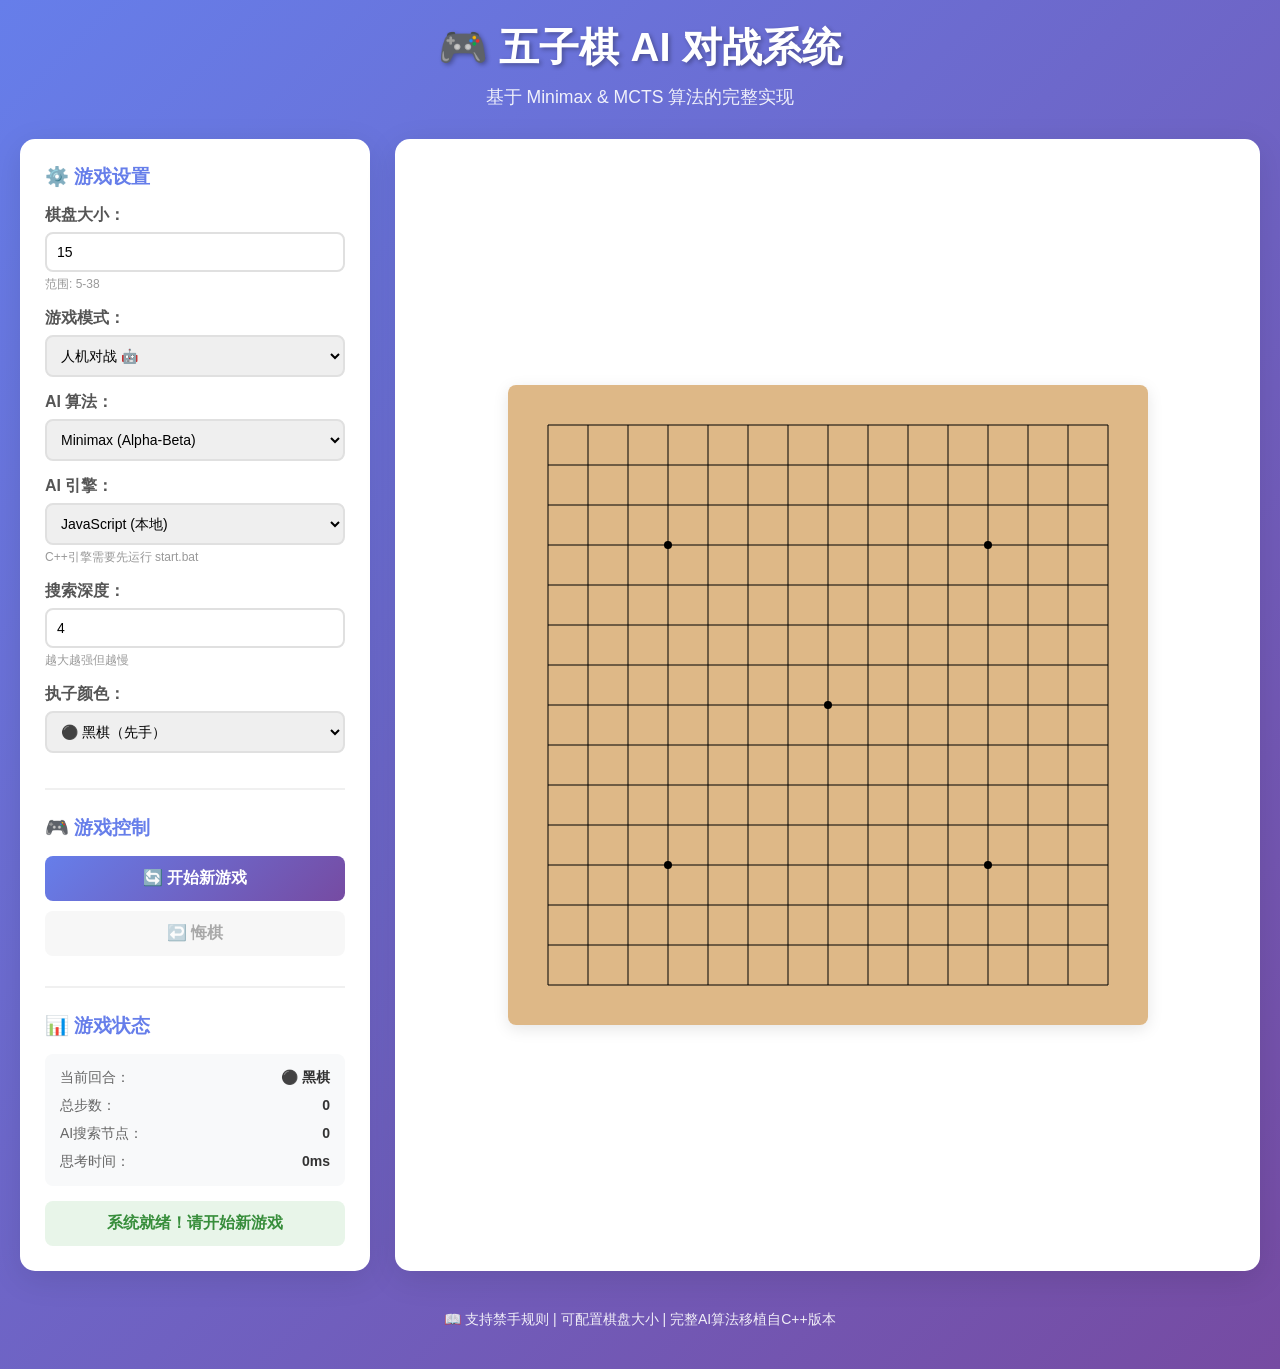
==== web/index.html @ c6c5d227 "deploy web" ====
<!DOCTYPE html>
<html lang="zh-CN">
<head>
    <meta charset="UTF-8">
    <meta name="viewport" content="width=device-width, initial-scale=1.0">
    <title>五子棋 - Gomoku AI</title>
    <link rel="stylesheet" href="style.css">
</head>
<body>
    <div class="container">
        <!-- 顶部标题栏 -->
        <header class="header">
            <h1>🎮 五子棋 AI 对战系统</h1>
            <p>基于 Minimax & MCTS 算法的完整实现</p>
        </header>

        <!-- 主要内容区 -->
        <main class="main-content">
            <!-- 左侧：控制面板 -->
            <aside class="control-panel">
                <div class="panel-section">
                    <h3>⚙️ 游戏设置</h3>

                    <div class="control-group">
                        <label for="boardSize">棋盘大小：</label>
                        <input type="number" id="boardSize" value="15" min="5" max="38" step="1">
                        <span class="hint">范围: 5-38</span>
                    </div>

                    <div class="control-group">
                        <label for="gameMode">游戏模式：</label>
                        <select id="gameMode">
                            <option value="pvp">双人对战 🎯</option>
                            <option value="pve" selected>人机对战 🤖</option>
                        </select>
                    </div>

                    <div class="control-group" id="aiSettings">
                        <label for="aiAlgorithm">AI 算法：</label>
                        <select id="aiAlgorithm">
                            <option value="minimax" selected>Minimax (Alpha-Beta)</option>
                            <option value="mcts">MCTS (蒙特卡洛)</option>
                        </select>
                    </div>

                    <div class="control-group" id="engineSettings">
                        <label for="aiEngine">AI 引擎：</label>
                        <select id="aiEngine">
                            <option value="js" selected>JavaScript (本地)</option>
                            <option value="cpp">C++ (需启动API服务)</option>
                        </select>
                        <span class="hint">C++引擎需要先运行 start.bat</span>
                    </div>

                    <div class="control-group" id="minimaxSettings">
                        <label for="searchDepth">搜索深度：</label>
                        <input type="number" id="searchDepth" value="4" min="1" max="8" step="1">
                        <span class="hint">越大越强但越慢</span>
                    </div>

                    <div class="control-group" id="mctsSettings" style="display: none;">
                        <label for="iterations">模拟次数：</label>
                        <input type="number" id="iterations" value="1000" min="100" max="10000" step="100">
                        <span class="hint">越多越强但越慢</span>
                    </div>

                    <div class="control-group">
                        <label for="playerColor">执子颜色：</label>
                        <select id="playerColor">
                            <option value="black" selected>⚫ 黑棋（先手）</option>
                            <option value="white">⚪ 白棋（后手）</option>
                        </select>
                    </div>
                </div>

                <div class="panel-section">
                    <h3>🎮 游戏控制</h3>
                    <button id="startBtn" class="btn btn-primary">🔄 开始新游戏</button>
                    <button id="undoBtn" class="btn btn-secondary" disabled>↩️ 悔棋</button>
                </div>

                <div class="panel-section">
                    <h3>📊 游戏状态</h3>
                    <div class="status-display">
                        <div class="status-item">
                            <span class="label">当前回合：</span>
                            <span id="currentTurn" class="value">⚫ 黑棋</span>
                        </div>
                        <div class="status-item">
                            <span class="label">总步数：</span>
                            <span id="moveCount" class="value">0</span>
                        </div>
                        <div class="status-item">
                            <span class="label">AI搜索节点：</span>
                            <span id="nodeCount" class="value">0</span>
                        </div>
                        <div class="status-item">
                            <span class="label">思考时间：</span>
                            <span id="thinkTime" class="value">0ms</span>
                        </div>
                    </div>
                    <div id="gameMessage" class="game-message"></div>
                </div>
            </aside>

            <!-- 右侧：棋盘区域 -->
            <section class="board-section">
                <canvas id="gameBoard"></canvas>
            </section>
        </main>

        <!-- 底部信息 -->
        <footer class="footer">
            <p>📖 支持禁手规则 | 可配置棋盘大小 | 完整AI算法移植自C++版本</p>
        </footer>
    </div>

    <!-- JavaScript 模块加载 -->
    <script src="js/pattern.js"></script>
    <script src="js/board.js"></script>
    <script src="js/minimax.js"></script>
    <script src="js/mcts.js"></script>
    <script src="js/game.js"></script>
    <script src="js/ui.js"></script>
    <script src="js/main.js"></script>
</body>
</html>
---- web/style.css ----
* {
    margin: 0;
    padding: 0;
    box-sizing: border-box;
}

body {
    font-family: -apple-system, BlinkMacSystemFont, 'Segoe UI', 'Microsoft YaHei', sans-serif;
    background: linear-gradient(135deg, #667eea 0%, #764ba2 100%);
    min-height: 100vh;
    color: #333;
}

.container {
    max-width: 1400px;
    margin: 0 auto;
    padding: 20px;
}

.header {
    text-align: center;
    color: white;
    margin-bottom: 30px;
}

.header h1 {
    font-size: 2.5em;
    margin-bottom: 10px;
    text-shadow: 2px 2px 4px rgba(0,0,0,0.3);
}

.header p {
    font-size: 1.1em;
    opacity: 0.9;
}

.main-content {
    display: grid;
    grid-template-columns: 350px 1fr;
    gap: 25px;
    margin-bottom: 20px;
}

.control-panel {
    background: white;
    border-radius: 15px;
    padding: 25px;
    box-shadow: 0 8px 32px rgba(0,0,0,0.1);
    height: fit-content;
}

.panel-section {
    margin-bottom: 25px;
    padding-bottom: 20px;
    border-bottom: 2px solid #f0f0f0;
}

.panel-section:last-child {
    border-bottom: none;
    margin-bottom: 0;
    padding-bottom: 0;
}

.panel-section h3 {
    color: #667eea;
    margin-bottom: 15px;
    font-size: 1.2em;
}

.control-group {
    margin-bottom: 15px;
}

.control-group label {
    display: block;
    margin-bottom: 6px;
    font-weight: 600;
    color: #555;
}

.control-group input,
.control-group select {
    width: 100%;
    padding: 10px;
    border: 2px solid #e0e0e0;
    border-radius: 8px;
    font-size: 14px;
    transition: all 0.3s ease;
}

.control-group input:focus,
.control-group select:focus {
    outline: none;
    border-color: #667eea;
    box-shadow: 0 0 0 3px rgba(102, 126, 234, 0.1);
}

.hint {
    display: block;
    font-size: 12px;
    color: #999;
    margin-top: 4px;
}

.btn {
    width: 100%;
    padding: 12px 20px;
    border: none;
    border-radius: 8px;
    font-size: 16px;
    font-weight: 600;
    cursor: pointer;
    transition: all 0.3s ease;
    margin-bottom: 10px;
}

.btn-primary {
    background: linear-gradient(135deg, #667eea 0%, #764ba2 100%);
    color: white;
}

.btn-primary:hover:not(:disabled) {
    transform: translateY(-2px);
    box-shadow: 0 5px 15px rgba(102, 126, 234, 0.4);
}

.btn-secondary {
    background: #f0f0f0;
    color: #555;
}

.btn-secondary:hover:not(:disabled) {
    background: #e0e0e0;
    transform: translateY(-2px);
}

.btn:disabled {
    opacity: 0.5;
    cursor: not-allowed;
}

.status-display {
    background: #f8f9fa;
    border-radius: 8px;
    padding: 15px;
}

.status-item {
    display: flex;
    justify-content: space-between;
    margin-bottom: 10px;
    font-size: 14px;
}

.status-item:last-child {
    margin-bottom: 0;
}

.status-item .label {
    color: #666;
}

.status-item .value {
    font-weight: 600;
    color: #333;
}

.game-message {
    margin-top: 15px;
    padding: 12px;
    border-radius: 8px;
    text-align: center;
    font-weight: 600;
    min-height: 44px;
    display: flex;
    align-items: center;
    justify-content: center;
}

.game-message.info {
    background: #e3f2fd;
    color: #1976d2;
}

.game-message.success {
    background: #e8f5e9;
    color: #388e3c;
}

.game-message.warning {
    background: #fff3e0;
    color: #f57c00;
}

.game-message.error {
    background: #ffebee;
    color: #d32f2f;
}

.board-section {
    background: white;
    border-radius: 15px;
    padding: 20px;
    box-shadow: 0 8px 32px rgba(0,0,0,0.1);
    display: flex;
    justify-content: center;
    align-items: center;
    min-height: 600px;
}

#gameBoard {
    cursor: pointer;
    border-radius: 8px;
    box-shadow: 0 4px 16px rgba(0,0,0,0.1);
}

.footer {
    text-align: center;
    color: white;
    padding: 20px;
    opacity: 0.9;
}

.footer p {
    font-size: 14px;
}

@media (max-width: 1024px) {
    .main-content {
        grid-template-columns: 1fr;
    }

    .control-panel {
        order: 2;
    }

    .board-section {
        order: 1;
        min-height: 500px;
    }
}

.loading-overlay {
    position: fixed;
    top: 0;
    left: 0;
    right: 0;
    bottom: 0;
    background: rgba(0,0,0,0.7);
    display: flex;
    justify-content: center;
    align-items: center;
    z-index: 1000;
}

.loading-spinner {
    color: white;
    font-size: 24px;
    text-align: center;
}

.loading-spinner::after {
    content: '';
    display: inline-block;
    width: 40px;
    height: 40px;
    margin: 10px auto;
    border: 4px solid rgba(255,255,255,0.3);
    border-top-color: white;
    border-radius: 50%;
    animation: spin 1s linear infinite;
}

@keyframes spin {
    to { transform: rotate(360deg); }
}
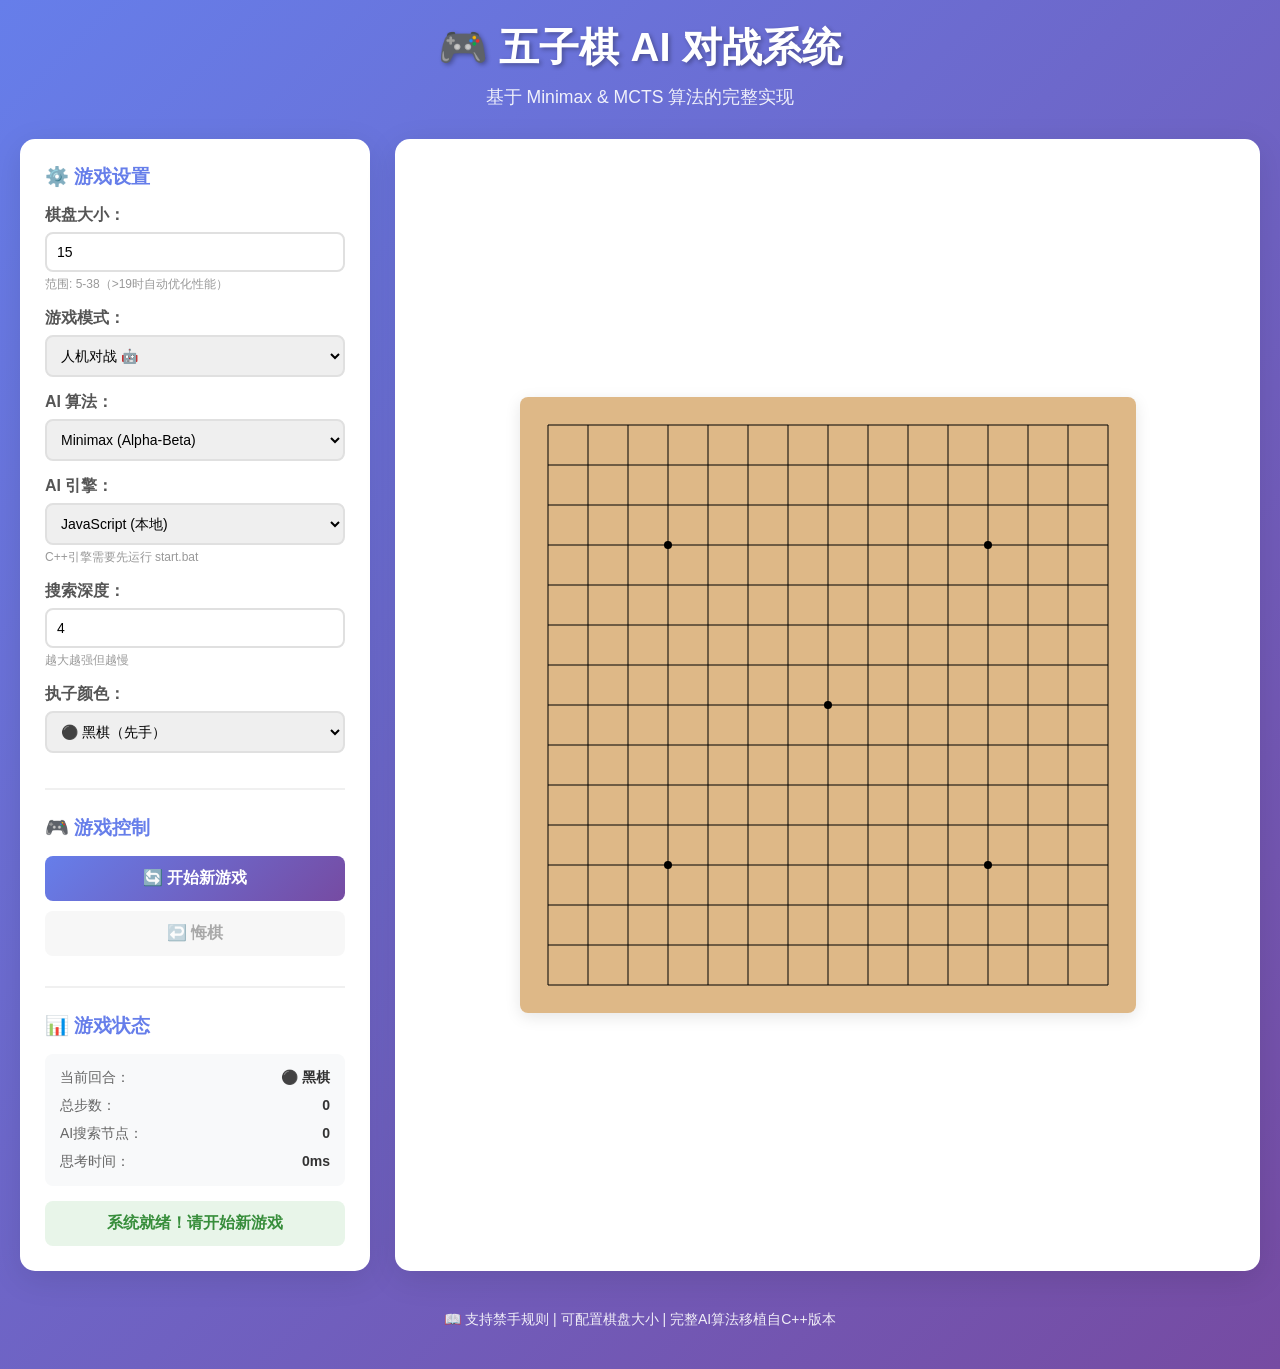
==== commit 15dc1481: "perf: 大规格棋盘性能优化与渲染系统重构 (v2.5.0) 前端渲染优化 (web/js/ui.js): - 新增静态层缓存机制 (renderCache)   * drawStaticLayer" ====
--- a/web/index.html
+++ b/web/index.html
@@ -24,7 +24,7 @@
                     <div class="control-group">
                         <label for="boardSize">棋盘大小：</label>
                         <input type="number" id="boardSize" value="15" min="5" max="38" step="1">
-                        <span class="hint">范围: 5-38</span>
+                        <span class="hint">范围: 5-38（>19时自动优化性能）</span>
                     </div>
 
                     <div class="control-group">
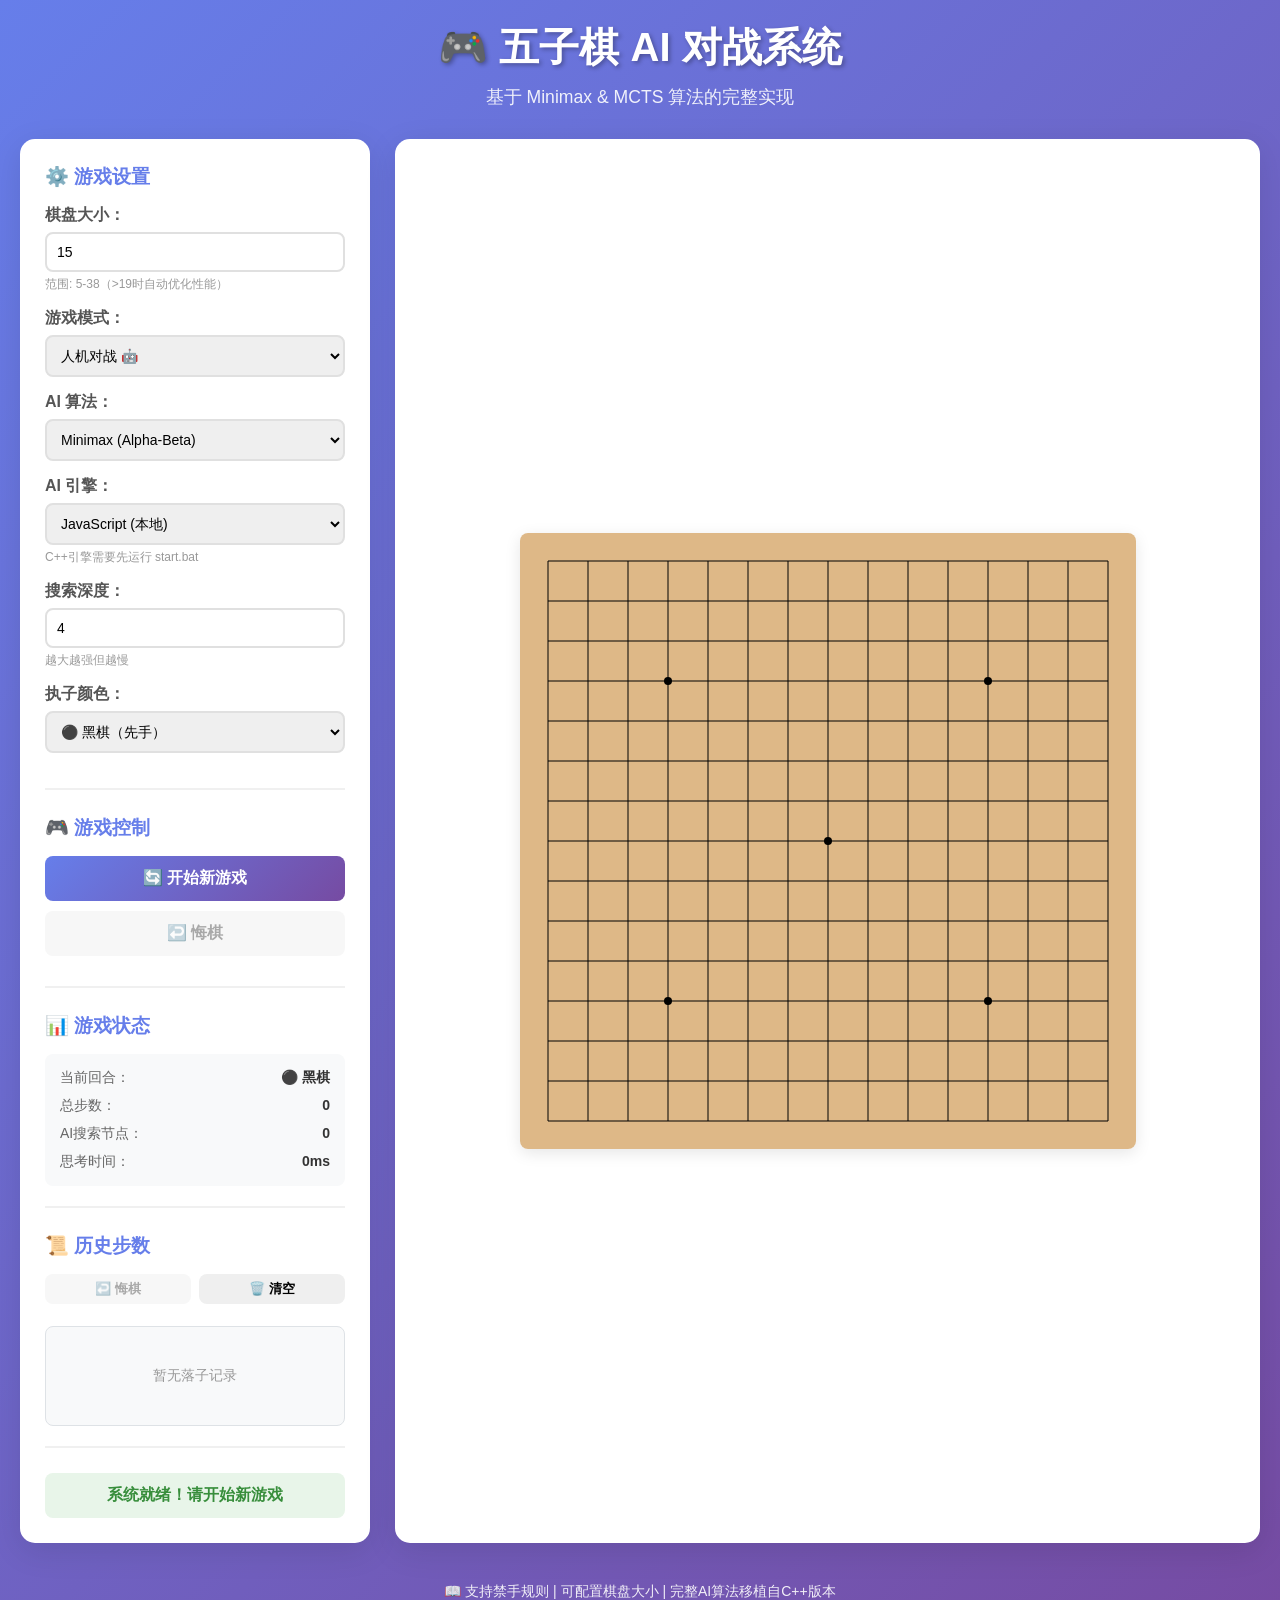
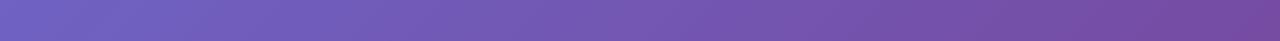
==== commit e9db106d: "feat: v2.8.0 新增完整历史步数记录系统 📜 功能特性： - 实时显示落子历史（最新20步） - 棋盘坐标标记 (H8) + 数字坐标双格式 - 黑白棋颜色区分 + 步数统计 - 点击历史步" ====
--- a/web/index.html
+++ b/web/index.html
@@ -99,8 +99,28 @@
                             <span id="thinkTime" class="value">0ms</span>
                         </div>
                     </div>
-                    <div id="gameMessage" class="game-message"></div>
                 </div>
+
+                <div class="panel-section">
+                    <h3>📜 历史步数</h3>
+                    <div class="history-controls">
+                        <button id="undoBtn" class="btn btn-small btn-secondary" disabled title="悔棋（撤销上一步）">↩️ 悔棋</button>
+                        <button id="resetHistoryBtn" class="btn btn-small btn-warning" title="清空历史记录">🗑️ 清空</button>
+                    </div>
+                    <div id="moveHistoryList" class="move-history-list">
+                        <div class="history-empty">暂无落子记录</div>
+                    </div>
+                    <div class="history-stats" id="historyStats" style="display: none;">
+                        <div class="stat-row">
+                            <span class="stat-label">⚫ 黑棋：</span>
+                            <span id="blackMoveCount" class="stat-value">0</span>
+                            <span class="stat-label">⚪ 白棋：</span>
+                            <span id="whiteMoveCount" class="stat-value">0</span>
+                        </div>
+                    </div>
+                </div>
+
+                <div id="gameMessage" class="game-message"></div>
             </aside>
 
             <!-- 右侧：棋盘区域 -->
--- a/web/style.css
+++ b/web/style.css
@@ -274,3 +274,138 @@
 @keyframes spin {
     to { transform: rotate(360deg); }
 }
+
+/* ===== 历史步数记录样式 ===== */
+.history-controls {
+    display: flex;
+    gap: 8px;
+    margin-bottom: 12px;
+}
+
+.btn-small {
+    padding: 6px 14px;
+    font-size: 13px;
+}
+
+.move-history-list {
+    max-height: 280px;
+    overflow-y: auto;
+    background: #f8f9fa;
+    border-radius: 8px;
+    padding: 10px;
+    border: 1px solid #dee2e6;
+}
+
+.move-history-list::-webkit-scrollbar {
+    width: 6px;
+}
+
+.move-history-list::-webkit-scrollbar-track {
+    background: #f1f1f1;
+    border-radius: 3px;
+}
+
+.move-history-list::-webkit-scrollbar-thumb {
+    background: #c1c1c1;
+    border-radius: 3px;
+}
+
+.move-history-list::-webkit-scrollbar-thumb:hover {
+    background: #a8a8a8;
+}
+
+.history-empty {
+    text-align: center;
+    color: #999;
+    padding: 30px 10px;
+    font-size: 14px;
+}
+
+.move-item {
+    display: flex;
+    align-items: center;
+    padding: 8px 10px;
+    margin-bottom: 4px;
+    border-radius: 5px;
+    cursor: pointer;
+    transition: all 0.2s ease;
+    font-size: 13px;
+    user-select: none;
+}
+
+.move-item:hover {
+    transform: translateX(4px);
+    box-shadow: 0 2px 5px rgba(0,0,0,0.1);
+}
+
+.move-item.active {
+    background-color: #fff3cd;
+    border-left: 3px solid #ffc107;
+    font-weight: 600;
+}
+
+.black-move {
+    background: linear-gradient(135deg, #ffffff 0%, #f8f9fa 100%);
+    border-left: 3px solid #333;
+}
+
+.white-move {
+    background: linear-gradient(135deg, #ffffff 0%, #f8f9fa 100%);
+    border-left: 3px solid #ddd;
+}
+
+.move-number {
+    color: #666;
+    min-width: 32px;
+    font-weight: 500;
+}
+
+.move-icon {
+    font-size: 16px;
+    margin-right: 8px;
+}
+
+.move-position {
+    color: #495057;
+    font-weight: 600;
+    font-family: 'Courier New', monospace;
+    letter-spacing: 1px;
+}
+
+.history-more {
+    text-align: center;
+    color: #999;
+    padding: 10px;
+    font-size: 12px;
+    font-style: italic;
+    border-top: 1px dashed #dee2e6;
+    margin-top: 8px;
+}
+
+.history-stats {
+    margin-top: 12px;
+    padding: 10px;
+    background: linear-gradient(135deg, #e3f2fd 0%, #f3e5f5 100%);
+    border-radius: 6px;
+    border: 1px solid #bbdefb;
+}
+
+.stat-row {
+    display: flex;
+    justify-content: space-between;
+    align-items: center;
+    gap: 15px;
+}
+
+.stat-label {
+    font-size: 13px;
+    color: #555;
+    font-weight: 500;
+}
+
+.stat-value {
+    font-weight: bold;
+    font-size: 16px;
+    color: #1976d2;
+}
+
